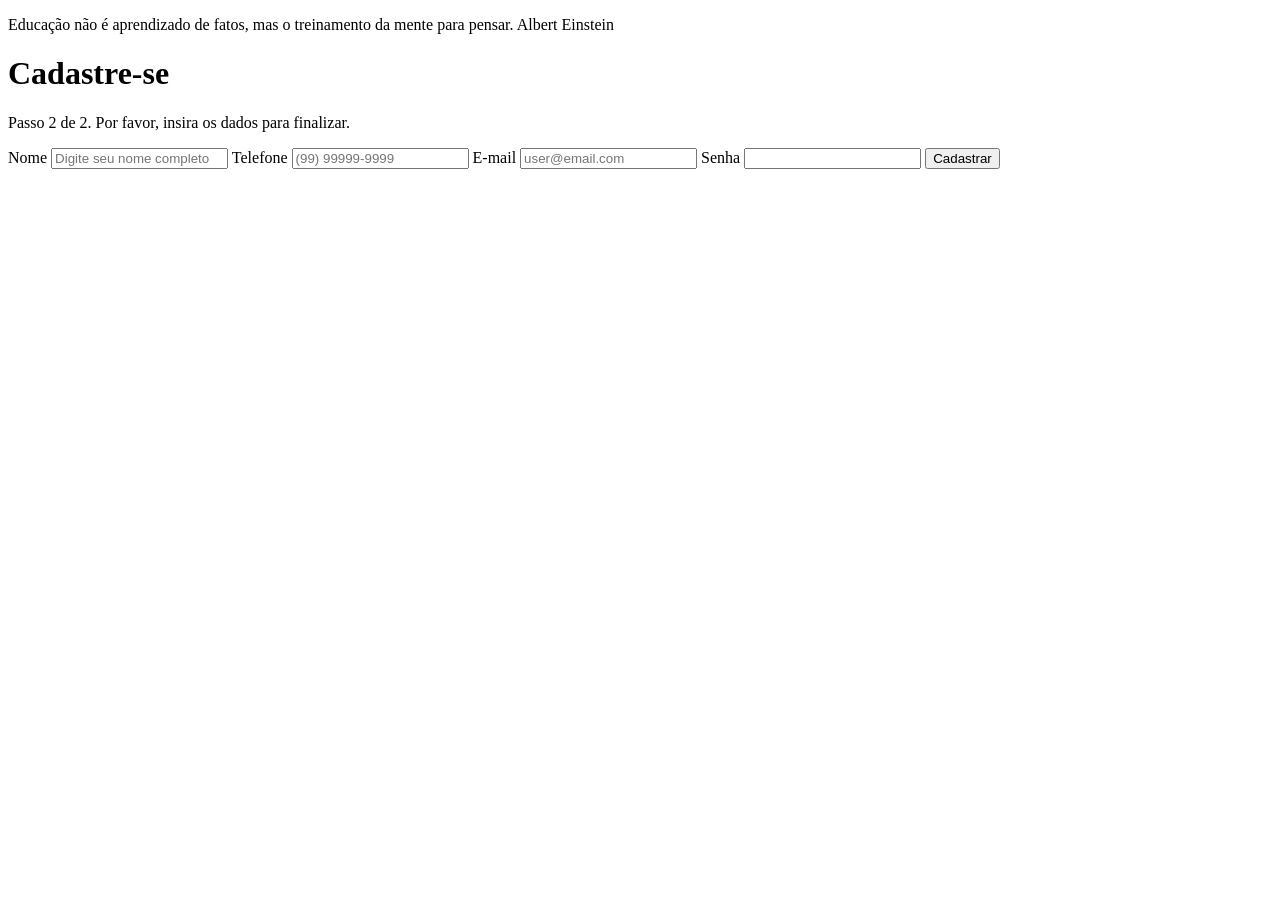
==== cadastro-usuario-dados.html @ f75f3f67 "initial commit" ====
<!DOCTYPE html>
<html lang="en">
<head>
    <meta charset="UTF-8">
    <meta name="viewport" content="width=device-width, initial-scale=1.0">
    <title>Cadastro 1/2</title>
</head>
<body>

    <aside>
        <p>
            Educação não é aprendizado de fatos, mas o treinamento da mente para pensar.
            <span>Albert Einstein</span>
        </p>
    </aside>

    <main>
        <h1>Cadastre-se</h1>
        <p>Passo 2 de 2. Por favor, insira os dados para finalizar.</p>

        <form action="/cadastrar" method="post">

            <label for="nome">Nome</label>
            <input id="nome" name="nome" type="text" placeholder="Digite seu nome completo" />

            <label for="telefone">Telefone</label>
            <input id="telefone" name="telefone" type="tel" placeholder="(99) 99999-9999" />

            <label for="email">E-mail</label>
            <input id="email" name="email" type="text" placeholder="user@email.com" />
            
            <label>Senha</label>
            <input type="password" />

            <button type="submit">Cadastrar</button>

        </form>
        
        
    </main>
    
    
</body>
</html>
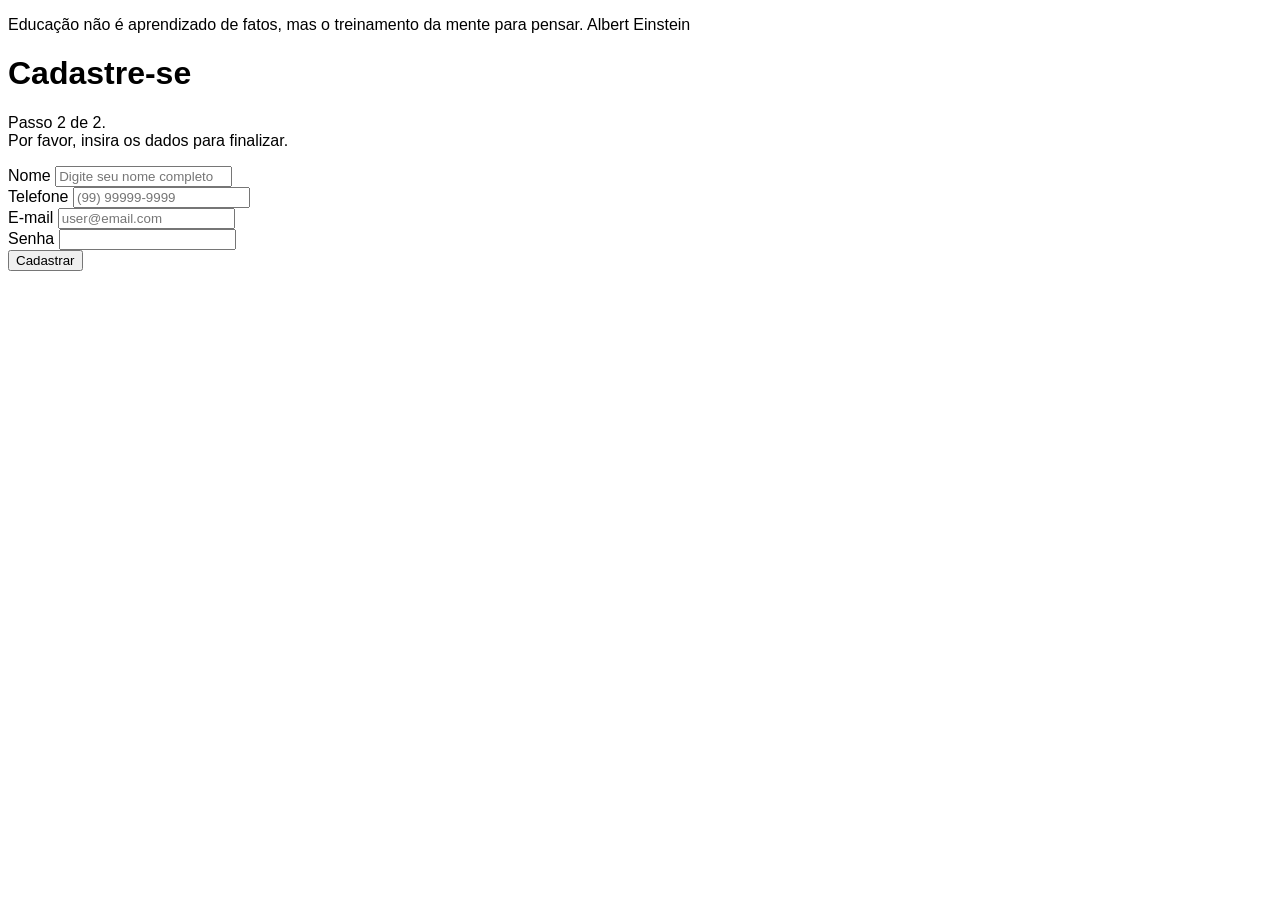
==== commit 2cc1fe09: "cria tela de redefinir senha, padroniza fonte e separa inuputs em divs" ====
--- a/cadastro-usuario-dados.html
+++ b/cadastro-usuario-dados.html
@@ -1,10 +1,12 @@
 <!DOCTYPE html>
-<html lang="en">
+<html lang="en" style="font-family: Arial, sans-serif">
+
 <head>
     <meta charset="UTF-8">
     <meta name="viewport" content="width=device-width, initial-scale=1.0">
     <title>Cadastro 1/2</title>
 </head>
+
 <body>
 
     <aside>
@@ -16,29 +18,42 @@
 
     <main>
         <h1>Cadastre-se</h1>
-        <p>Passo 2 de 2. Por favor, insira os dados para finalizar.</p>
+        <p>
+            Passo 2 de 2. <br>
+            Por favor, insira os dados para finalizar.
+        </p>
 
         <form action="/cadastrar" method="post">
 
-            <label for="nome">Nome</label>
-            <input id="nome" name="nome" type="text" placeholder="Digite seu nome completo" />
 
-            <label for="telefone">Telefone</label>
-            <input id="telefone" name="telefone" type="tel" placeholder="(99) 99999-9999" />
+            <div>
+                <label for="nome">Nome</label>
+                <input id="nome" name="nome" type="text" placeholder="Digite seu nome completo" />
+            </div>
 
-            <label for="email">E-mail</label>
-            <input id="email" name="email" type="text" placeholder="user@email.com" />
-            
-            <label>Senha</label>
-            <input type="password" />
+            <div>
+                <label for="telefone">Telefone</label>
+                <input id="telefone" name="telefone" type="tel" placeholder="(99) 99999-9999" />
+            </div>
+
+            <div>
+                <label for="email">E-mail</label>
+                <input id="email" name="email" type="text" placeholder="user@email.com" />
+            </div>
+
+            <div>
+                <label>Senha</label>
+                <input type="password" />
+            </div>
 
             <button type="submit">Cadastrar</button>
 
         </form>
-        
-        
+
+
     </main>
-    
-    
+
+
 </body>
+
 </html>
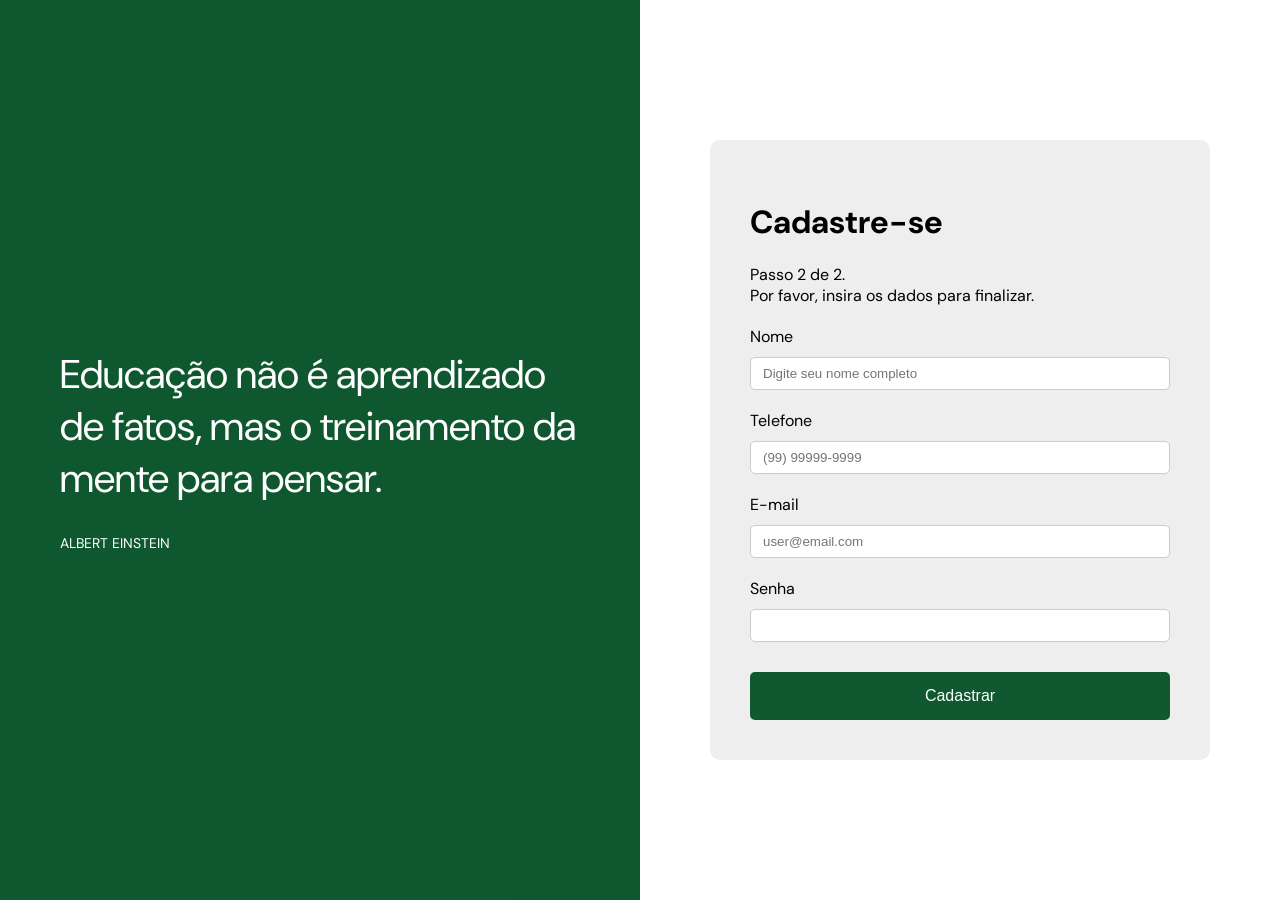
==== commit 299104bc: "adiciona css na pagina" ====
--- a/cadastro-usuario-dados.html
+++ b/cadastro-usuario-dados.html
@@ -3,57 +3,61 @@
 
 <head>
     <meta charset="UTF-8">
+    <link rel="stylesheet" href="styles.css" />
     <meta name="viewport" content="width=device-width, initial-scale=1.0">
     <title>Cadastro 1/2</title>
 </head>
 
 <body>
+    <div class="container">
 
-    <aside>
-        <p>
-            Educação não é aprendizado de fatos, mas o treinamento da mente para pensar.
-            <span>Albert Einstein</span>
-        </p>
-    </aside>
-
-    <main>
-        <h1>Cadastre-se</h1>
-        <p>
-            Passo 2 de 2. <br>
-            Por favor, insira os dados para finalizar.
-        </p>
-
-        <form action="/cadastrar" method="post">
-
-
-            <div>
-                <label for="nome">Nome</label>
-                <input id="nome" name="nome" type="text" placeholder="Digite seu nome completo" />
+        
+        <aside>
+            <p>
+                Educação não é aprendizado de fatos, mas o treinamento da mente para pensar.
+                <span>Albert Einstein</span>
+            </p>
+        </aside>
+        
+        <main>
+            <div class="card">
+                <h1>Cadastre-se</h1>
+                <p>
+                    Passo 2 de 2. <br>
+                    Por favor, insira os dados para finalizar.
+                </p>
+                
+                <form action="/cadastrar" method="post">
+                    
+                    
+                    <div>
+                        <label for="nome">Nome</label>
+                        <input id="nome" name="nome" type="text" placeholder="Digite seu nome completo" />
+                    </div>
+                    
+                    <div>
+                        <label for="telefone">Telefone</label>
+                        <input id="telefone" name="telefone" type="tel" placeholder="(99) 99999-9999" />
+                    </div>
+                    
+                    <div>
+                        <label for="email">E-mail</label>
+                        <input id="email" name="email" type="text" placeholder="user@email.com" />
+                    </div>
+                    
+                    <div>
+                        <label>Senha</label>
+                        <input type="password" />
+                    </div>
+                    
+                    <button type="submit">Cadastrar</button>
+                    
+                </form>
             </div>
-
-            <div>
-                <label for="telefone">Telefone</label>
-                <input id="telefone" name="telefone" type="tel" placeholder="(99) 99999-9999" />
-            </div>
-
-            <div>
-                <label for="email">E-mail</label>
-                <input id="email" name="email" type="text" placeholder="user@email.com" />
-            </div>
-
-            <div>
-                <label>Senha</label>
-                <input type="password" />
-            </div>
-
-            <button type="submit">Cadastrar</button>
-
-        </form>
-
-
-    </main>
-
-
+        </main>
+        
+        
+    </div>
 </body>
 
 </html>
--- a/styles.css
+++ b/styles.css
@@ -0,0 +1,106 @@
+@import url('https://fonts.googleapis.com/css2?family=DM+Sans:ital,opsz@0,9..40;1,9..40&display=swap');
+
+*{
+    box-sizing: border-box;
+}
+html,
+body{
+    border: 0;
+    margin: 0;
+    padding: 0;
+    
+    font-family: "DM Sans", sans-serif;
+    font-optical-sizing: auto;
+    font-weight: 400;
+    font-style: normal;
+}
+.container{
+    display: flex;
+}
+
+
+aside{
+    display: flex;
+    align-items: center;
+    justify-content: center;
+    background-color: #0f5830;
+    background-image: url('https://upload.wikimedia.org/wikipedia/commons/d/d3/Albert_Einstein_Head.jpg');
+    background-size: cover;
+    background-position: center;
+    background-repeat: no-repeat;
+    position: relative;
+    width: 50%;
+    color: #ffffff;
+    height: 100vh;
+    font-size: 40px;
+    padding: 60px;
+}
+
+aside::before {
+    content: '';
+    position: absolute;
+    top: 0;
+    left: 0;
+    right: 0;
+    bottom: 0;
+    background-color: rgba(15, 88, 48, 0.7);
+    z-index: 1;
+}
+
+aside p {
+    position: relative;
+    z-index: 2;
+}
+
+aside p span{
+    margin-top: 30px;
+    font-size: 14px;
+    text-transform: uppercase;
+    display: block;
+}
+
+main{
+    display: flex;
+    align-items: center;
+    justify-content: center;
+    width: 50%;   
+    background-color: #ffffffee ;
+    height: 100vh;
+
+}
+
+.card {
+    width: 500px;
+    margin: 0 auto;
+    padding: 40px;
+    text-align: left;
+    background-color: #eeeeee;
+    border-radius: 10px;
+}
+
+.card label {
+    display: block;
+    margin-top: 20px;
+    margin-bottom: 10px;
+}
+
+
+.card input {
+   display: block;
+   width: 100%;
+   border: 1px solid #cccccc;
+   padding: 8px 12px;
+   border-radius: 5px;
+}
+
+.card button {
+    margin-top: 30px;
+    padding: 15px 20px;
+    background-color: #0f5830;
+    color: #ffffff;
+    border: none;
+    border-radius: 5px;
+    cursor: pointer;
+    width: 100%;
+    font-size: medium;
+}
